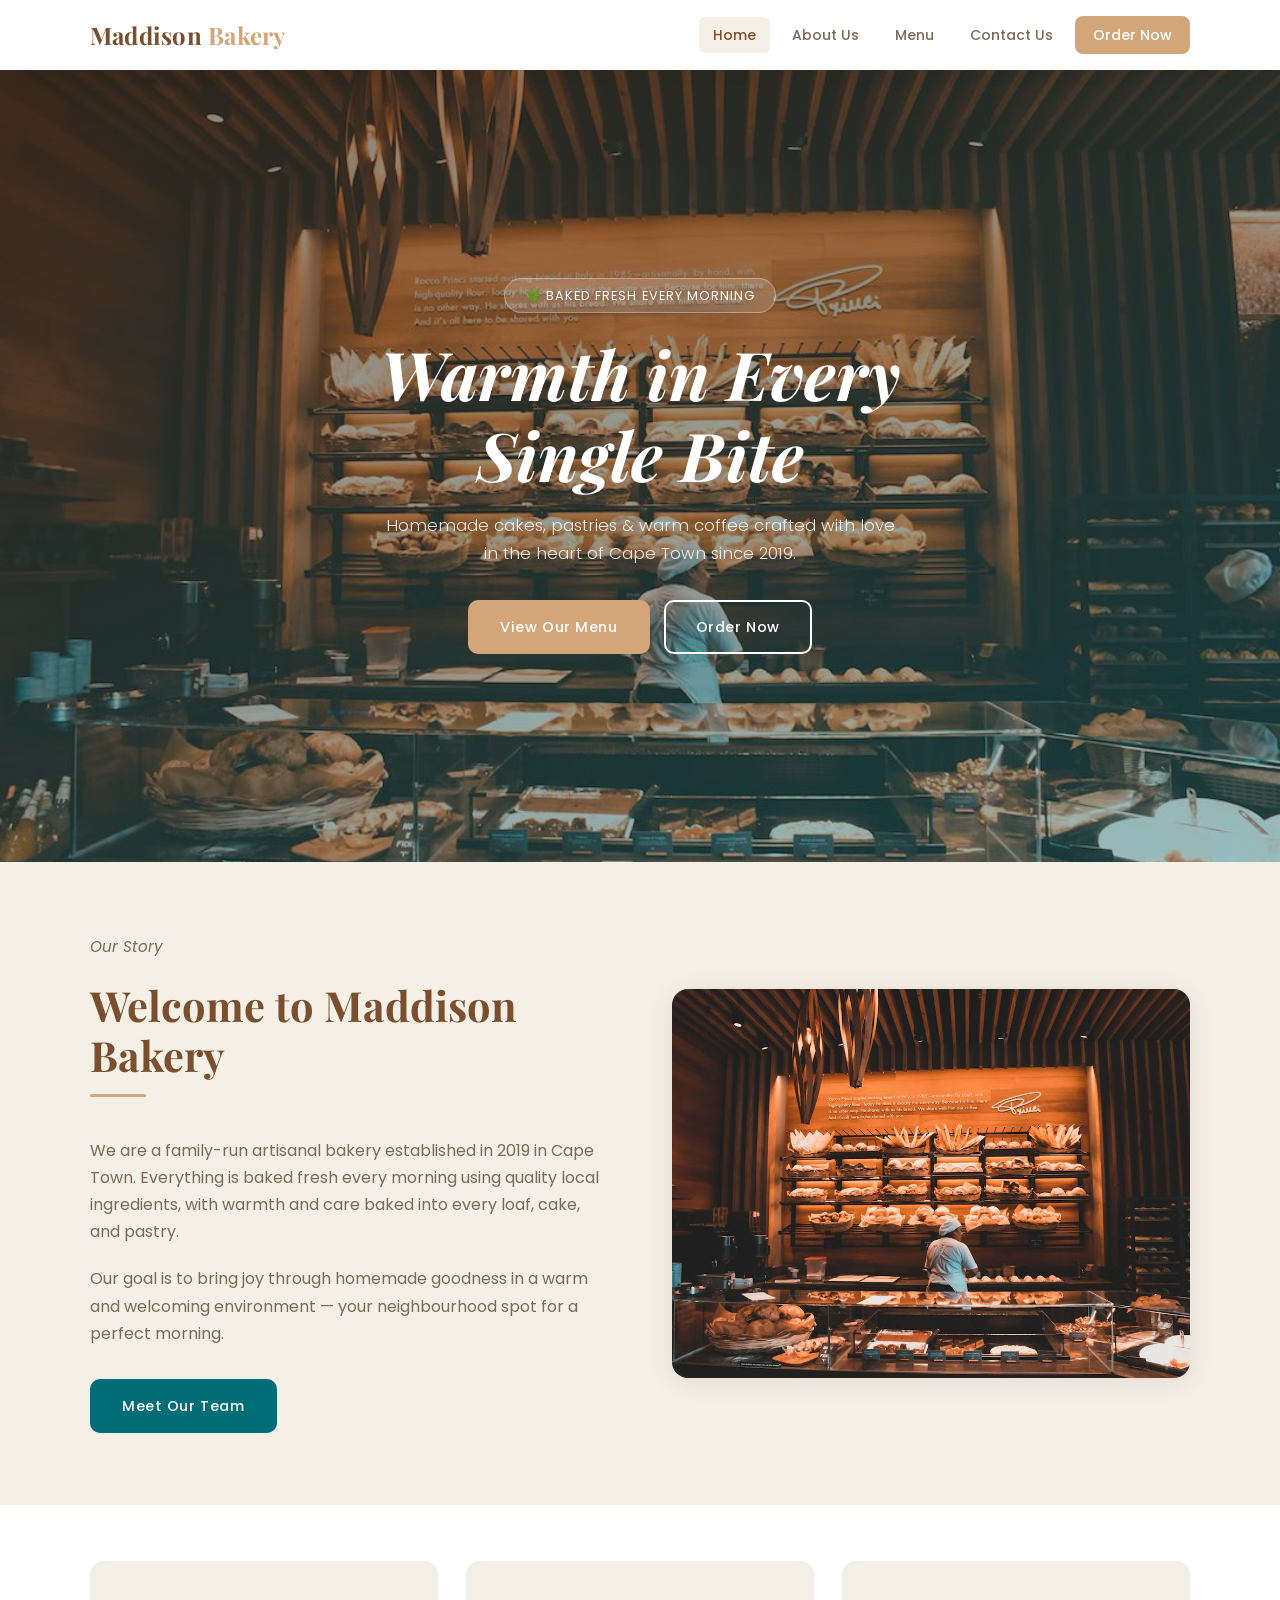
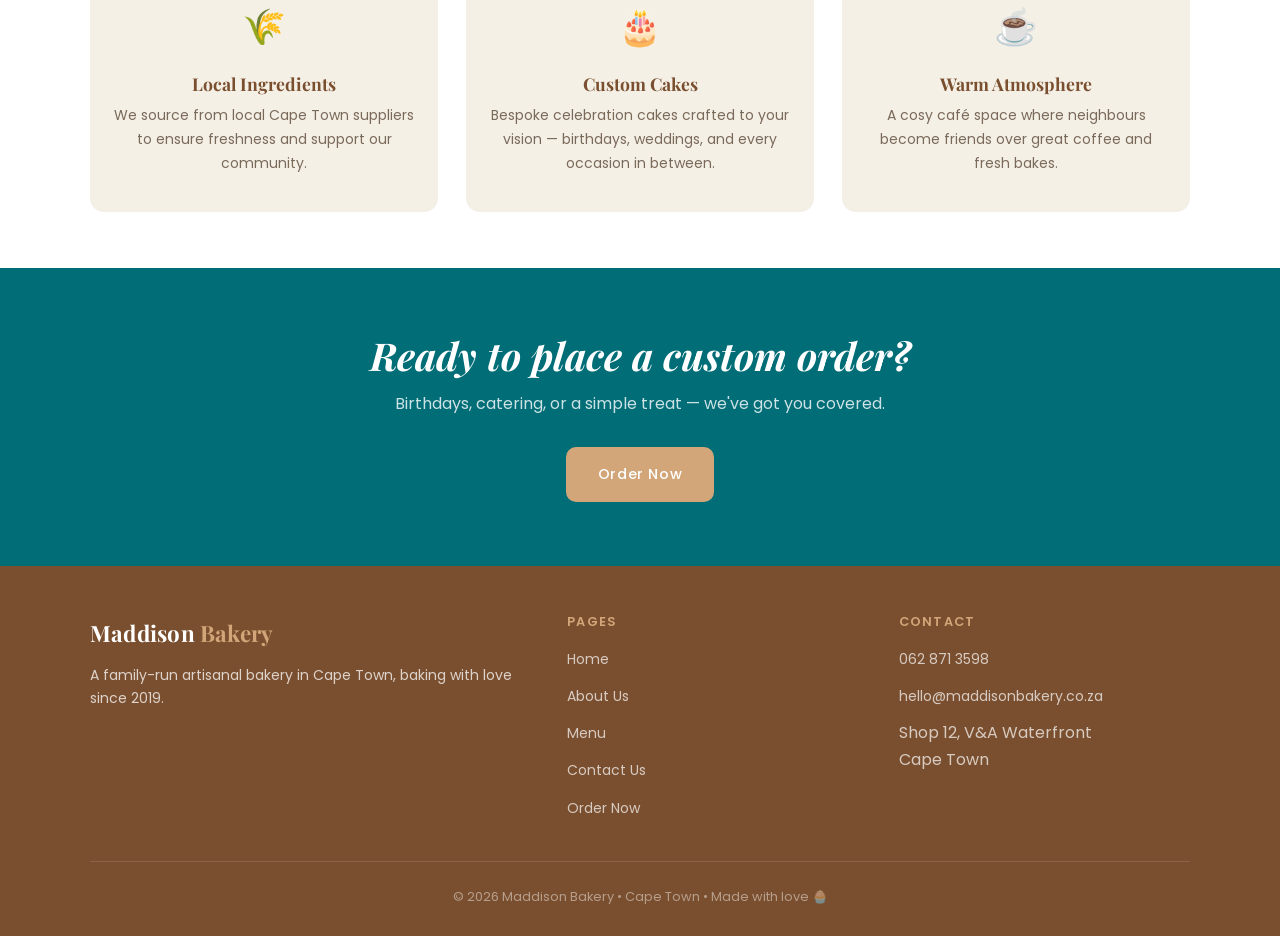
==== maddison-bakery/index.html @ 0a6d64ec "Add files via upload Updated Part 2 responsive website and documentation" ====
<!DOCTYPE html>
<html lang="en">
<head>
    <meta charset="UTF-8">
    <meta name="viewport" content="width=device-width, initial-scale=1.0">
    <title>Maddison Bakery | Fresh Homemade Bakes — Cape Town</title>
    <link rel="stylesheet" href="css/style.css">
</head>
<body>

    <!-- Navigation -->
    <nav>
        <div class="nav-inner">
            <a href="index.html" class="nav-logo">Maddison <span>Bakery</span></a>
            <button 
                class="nav-toggle" 
                aria-label="Toggle menu"
                onclick="
                    this.classList.toggle('open');
                    document.querySelector('.nav-links').classList.toggle('open');
                   ">
                <span></span><span></span><span></span>
            </button>
            <ul class="nav-links">
                <li><a href="index.html" class="active">Home</a></li>
                <li><a href="about.html">About Us</a></li>
                <li><a href="menu.html">Menu</a></li>
                <li><a href="contact.html">Contact Us</a></li>
                <li class="nav-cta"><a href="order.html">Order Now</a></li>
            </ul>
        </div>
    </nav>

    <!-- Hero Section -->
    <header class="hero">
        <div class="hero-content">
            <div class="hero-badge">🌿 Baked Fresh Every Morning</div>
            <h2>Warmth in Every<br>Single Bite</h2>
            <p>Homemade cakes, pastries &amp; warm coffee crafted with love<br>in the heart of Cape Town since 2019.</p>
            <!-- Hero Action Buttons -->
            <div class="hero-btns">
                <a href="menu.html" class="btn btn-primary">View Our Menu</a>
                <a href="order.html" class="btn btn-outline">Order Now</a>
            </div>
        </div>
    </header>

    <main>
        <!-- Bakery Highlights Section -->
        <section class="section">
            <div class="container">
                <div class="welcome-grid">
                    <div class="welcome-text">
                        <p class="section-subtitle">Our Story</p>
                        <h2 class="section-title">Welcome to Maddison Bakery</h2>
                        <div class="divider"></div>
                        <p>We are a family-run artisanal bakery established in 2019 in Cape Town. Everything is baked fresh every morning using quality local ingredients, with warmth and care baked into every loaf, cake, and pastry.</p>
                        <p>Our goal is to bring joy through homemade goodness in a warm and welcoming environment — your neighbourhood spot for a perfect morning.</p>
                        <a href="about.html" class="btn btn-teal mt-12">Meet Our Team</a>
                    </div>
                    <!-- Bakery Image -->
                    <div class="welcome-img">
                        <img src="images/bakery-hero.jpg" alt="Inside Maddison Bakery">
                    </div>
                </div>
            </div>
        </section>

        <!-- Bakery Highlights Section -->
        <div class="highlights">
            <div class="container">
                <div class="highlights-grid">
                    <div class="highlight-card">
                        <div class="highlight-icon">🌾</div>
                        <h3>Local Ingredients</h3>
                        <p>We source from local Cape Town suppliers to ensure freshness and support our community.</p>
                    </div>
                    <div class="highlight-card">
                        <div class="highlight-icon">🎂</div>
                        <h3>Custom Cakes</h3>
                        <p>Bespoke celebration cakes crafted to your vision — birthdays, weddings, and every occasion in between.</p>
                    </div>
                    <div class="highlight-card">
                        <div class="highlight-icon">☕</div>
                        <h3>Warm Atmosphere</h3>
                        <p>A cosy café space where neighbours become friends over great coffee and fresh bakes.</p>
                    </div>
                </div>
            </div>
        </div>

        <!-- Call-to-Action Section -->
        <section class="cta-strip">
            <div class="container">
               <h2>Ready to place a custom order?</h2>
               <p>Birthdays, catering, or a simple treat — we've got you covered.</p>
                <a href="order.html" class="btn btn-primary">Order Now</a>
            </div>
        </section>
    </main>

    <!-- Footer -->
    <footer>
        <div class="container">
            <div class="footer-inner">
                <div class="footer-brand">
                    <div class="nav-logo">Maddison <span class="footer-logo-accent">Bakery</span></div>
                    <p>A family-run artisanal bakery in Cape Town, baking with love since 2019.</p>
                </div>
                <div class="footer-col">
                    <h4>Pages</h4>
                    <ul>
                        <li><a href="index.html">Home</a></li>
                        <li><a href="about.html">About Us</a></li>
                        <li><a href="menu.html">Menu</a></li>
                        <li><a href="contact.html">Contact Us</a></li>
                        <li><a href="order.html">Order Now</a></li>
                    </ul>
                </div>
                <div class="footer-col">
                    <h4>Contact</h4>
                    <ul>
                        <li><a href="tel:0628713598">062 871 3598</a></li>
                        <li><a href="mailto:hello@maddisonbakery.co.za">hello@maddisonbakery.co.za</a></li>
                        <li><span class="footer-address">Shop 12, V&amp;A Waterfront<br>Cape Town</span></li>
                    </ul>
                </div>
            </div>
            <div class="footer-bottom">
                <p>© 2026 Maddison Bakery • Cape Town • Made with love 🧁</p>
            </div>
        </div>
    </footer>

</body>
</html>
---- maddison-bakery/css/style.css ----
@import url('https://fonts.googleapis.com/css2?family=Playfair+Display:ital,wght@0,400;0,600;0,700;1,400&family=Poppins:wght@300;400;500;600&display=swap');

/* ── Reset & base ── */
*, *::before, *::after {
  box-sizing: border-box;
  margin: 0;
  padding: 0;
}

:root {
  --caramel:  #D2A679;
  --cream:    #F5F0E6;
  --teal:     #006D77;
  --teal-dark:#005560;
  --brown:    #7A4F2F;
  --text:     #3A2A1A;
  --muted:    #7A6A5A;
  --white:    #ffffff;
  --radius:   10px;
  --shadow:   0 4px 24px rgba(58,42,26,.10);
  --transition: .25s ease;
}

html { scroll-behavior: smooth; }

body {
  font-family: 'Poppins', sans-serif;
  background-color: var(--cream);
  color: var(--text);
  font-size: 16px;
  line-height: 1.7;
}

img { display: block; max-width: 100%; }

h1, h2, h3, h4 {
  font-family: 'Playfair Display', serif;
  color: var(--brown);
  line-height: 1.2;
}

a { color: inherit; text-decoration: none; }

/* ── Utility ── */
.container {
  width: min(1100px, 92%);
  margin-inline: auto;
}

.section { padding: 72px 0; }

.section-title {
  font-size: clamp(1.9rem, 4vw, 2.6rem);
  margin-bottom: 12px;
  color: var(--brown);
}

.section-subtitle {
  font-size: .95rem;
  color: var(--muted);
  margin-bottom: 48px;
  font-style: italic;
}

.divider {
  width: 56px; height: 3px;
  background: var(--caramel);
  border-radius: 2px;
  margin: 14px 0 40px;
}

/* ── Buttons ── */
.btn {
  display: inline-block;
  padding: 13px 30px;
  border-radius: var(--radius);
  font-family: 'Poppins', sans-serif;
  font-weight: 500;
  font-size: .9rem;
  letter-spacing: .04em;
  transition: var(--transition);
  cursor: pointer;
  border: 2px solid transparent;
}

.btn-primary {
  background: var(--caramel);
  color: var(--white);
}
.btn-primary:hover {
  background: #bb8d5f;
  transform: translateY(-2px);
  box-shadow: 0 6px 18px rgba(210,166,121,.35);
}

.btn-outline {
  background: transparent;
  border-color: var(--white);
  color: var(--white);
}
.btn-outline:hover {
  background: var(--white);
  color: var(--brown);
  transform: translateY(-2px);
}

.btn-teal {
  background: var(--teal);
  color: var(--white);
}
.btn-teal:hover {
  background: var(--teal-dark);
  transform: translateY(-2px);
  box-shadow: 0 6px 18px rgba(0,109,119,.30);
}

.btn:active,
.form-submit-btn:active {
  transform: scale(0.98);
}

a:focus,
button:focus,
input:focus,
textarea:focus,
select:focus {
  outline: 2px solid var(--caramel);
  outline-offset: 3px;
}

/* ── Navigation ── */
nav {
  position: sticky;
  top: 0;
  z-index: 100;
  background: var(--white);
  box-shadow: 0 2px 16px rgba(58,42,26,.08);
  padding: 0 24px;
}

.nav-inner {
  display: flex;
  align-items: center;
  justify-content: space-between;
  height: 70px;
  width: min(1100px, 100%);
  margin-inline: auto;
}

.nav-logo {
  font-family: 'Playfair Display', serif;
  font-size: 1.5rem;
  font-weight: 700;
  color: var(--brown);
  letter-spacing: .01em;
}

.nav-logo span { color: var(--caramel); }

.nav-links {
  display: flex;
  gap: 8px;
  list-style: none;
  align-items: center;
}

.nav-links a {
  padding: 8px 14px;
  border-radius: 6px;
  font-size: .875rem;
  font-weight: 500;
  color: var(--muted);
  transition: var(--transition);
}
.nav-links a:hover, .nav-links a.active {
  color: var(--brown);
  background: var(--cream);
}

.nav-links .nav-cta a {
  background: var(--caramel);
  color: var(--white);
  border-radius: 8px;
  padding: 9px 18px;
}
.nav-links .nav-cta a:hover {
  background: #bb8d5f;
}

/* ── Hamburger Menu ── */
.nav-toggle {
  display: none;
  flex-direction: column;
  gap: 5px;
  background: none;
  border: none;
  cursor: pointer;
  padding: 4px;
}
.nav-toggle span {
  display: block;
  width: 24px; height: 2px;
  background: var(--brown);
  border-radius: 2px;
  transition: var(--transition);
}

/* ── Hero ── */
.hero {
  position: relative;
  min-height: 88vh;
  display: flex;
  align-items: center;
  justify-content: center;
  text-align: center;
  background-image: url('../images/bakery-hero.jpg');
  background-size: cover;
  background-position: center;
  color: var(--white);
  overflow: hidden;
}

.hero::before {
  content: '';
  position: absolute; inset: 0;
  background: linear-gradient(160deg, rgba(58,42,26,.55) 0%, rgba(0,109,119,.35) 100%);
}

.hero-content {
  position: relative;
  z-index: 1;
  max-width: 680px;
  padding: 24px;
  animation: fadeUp .9s ease both;
}

.hero-badge {
  display: inline-block;
  background: rgba(255,255,255,.18);
  backdrop-filter: blur(6px);
  border: 1px solid rgba(255,255,255,.3);
  border-radius: 50px;
  padding: 6px 20px;
  font-size: .8rem;
  letter-spacing: .08em;
  text-transform: uppercase;
  margin-bottom: 20px;
}

.hero h2 {
  font-family: 'Playfair Display', serif;
  font-size: clamp(2.6rem, 6vw, 4.2rem);
  color: var(--white);
  margin-bottom: 16px;
  font-style: italic;
}

.hero p {
  font-size: 1.05rem;
  color: rgba(255,255,255,.88);
  margin-bottom: 32px;
  font-weight: 300;
}

.hero-btns { display: flex; gap: 14px; flex-wrap: wrap; justify-content: center; }

/* ── Welcome / intro ── */
.welcome-grid {
  display: grid;
  grid-template-columns: 1fr 1fr;
  gap: 64px;
  align-items: center;
}

.welcome-text .section-title { margin-bottom: 6px; }

.welcome-text p { color: var(--muted); margin-bottom: 20px; }

.welcome-img {
  border-radius: 16px;
  overflow: hidden;
  box-shadow: var(--shadow);
  aspect-ratio: 4/3;
}
.welcome-img img { width: 100%; height: 100%; object-fit: cover; }

/* ── Highlights Section ── */
.highlights {
  background: var(--white);
  padding: 56px 0;
}
.highlights-grid {
  display: grid;
  grid-template-columns: repeat(3, 1fr);
  gap: 28px;
  text-align: center;
}
.highlight-card {
  padding: 36px 24px;
  border-radius: 14px;
  background: var(--cream);
  transition: var(--transition);
}
.highlight-card:hover {
  transform: translateY(-4px);
  box-shadow: var(--shadow);
}
.highlight-icon {
  font-size: 2.2rem;
  margin-bottom: 16px;
}
.highlight-card h3 {
  font-size: 1.1rem;
  margin-bottom: 10px;
  color: var(--brown);
}
.highlight-card p { font-size: .875rem; color: var(--muted); }

/* ── About page ── */
.about-hero {
  background: var(--teal);
  color: var(--white);
  padding: 80px 0 56px;
  text-align: center;
}
.about-hero h2 {
  color: var(--white);
  font-size: clamp(2rem, 5vw, 3rem);
  font-style: italic;
  margin-bottom: 12px;
}
.about-hero p { color: rgba(255,255,255,.82); font-size: 1rem; }

.about-grid {
  display: grid;
  grid-template-columns: 1fr 1fr;
  gap: 56px;
  align-items: center;
}
.about-img {
  border-radius: 16px;
  overflow: hidden;
  box-shadow: var(--shadow);
  aspect-ratio: 4/5;
}
.about-img img { width: 100%; height: 100%; object-fit: cover; }

.about-text p { color: var(--muted); margin-bottom: 16px; }

.values-grid {
  display: grid;
  grid-template-columns: repeat(2, 1fr);
  gap: 20px;
  margin-top: 28px;
}
.value-item {
  background: var(--white);
  border-radius: 10px;
  padding: 20px;
  border-left: 4px solid var(--caramel);
}
.value-item h4 { font-size: 1rem; margin-bottom: 6px; color: var(--brown); }
.value-item p  { font-size: .85rem; color: var(--muted); }

/* ── Team Section ── */
.team-strip {
  background: var(--teal);
  color: var(--white);
  padding: 56px 0;
  text-align: center;
}
.team-strip .section-title { color: var(--white); }
.team-strip .divider { background: rgba(255,255,255,.5); margin-inline: auto; }
.team-strip p { color: rgba(255,255,255,.82); max-width: 560px; margin-inline: auto; }

/* ── Menu page ── */
.menu-hero {
  background: linear-gradient(135deg, var(--cream) 0%, #ede6d5 100%);
  padding: 64px 0 48px;
  text-align: center;
  border-bottom: 1px solid rgba(210,166,121,.25);
}

.menu-note {
  display: inline-block;
  background: var(--teal);
  color: var(--white);
  border-radius: 8px;
  padding: 10px 22px;
  font-size: .85rem;
  margin-top: 24px;
}

.menu-grid {
  display: grid;
  grid-template-columns: repeat(auto-fill, minmax(280px, 1fr));
  gap: 28px;
  margin-top: 40px;
}

.menu-card {
  background: var(--white);
  border-radius: 14px;
  overflow: hidden;
  box-shadow: 0 2px 12px rgba(58,42,26,.08);
  transition: var(--transition);
}
.menu-card:hover {
  transform: translateY(-5px);
  box-shadow: 0 10px 30px rgba(58,42,26,.14);
}
.menu-card-img {
  aspect-ratio: 4/3;
  overflow: hidden;
  background: #ede6d5;
}
.menu-card-img img { width: 100%; height: 100%; object-fit: cover; transition: .4s ease; }
.menu-card:hover .menu-card-img img { transform: scale(1.05); }

.menu-card-body { padding: 20px 22px; }
.menu-card-body h3 { font-size: 1.1rem; margin-bottom: 6px; color: var(--brown); }
.menu-card-body p  { font-size: .85rem; color: var(--muted); margin-bottom: 14px; }
.menu-price {
  font-family: 'Playfair Display', serif;
  font-size: 1.15rem;
  font-weight: 600;
  color: var(--teal);
}

.divider-center {
  margin-inline: auto;
}

.menu-hero-text {
  color: var(--muted);
  max-width: 520px;
  margin-inline: auto;
}

.menu-note-link {
  color: rgba(255,255,255,.9);
  text-decoration: underline;
}

.menu-section-heading {
  font-size: 1.5rem;
  margin-bottom: 8px;
  color: var(--brown);
}

.custom-order-card {
  background: var(--teal);
  display: flex;
  flex-direction: column;
  justify-content: center;
  align-items: center;
  text-align: center;
  padding: 36px 24px;
  min-height: 260px;
}

.custom-order-card .custom-order-icon {
  font-size: 2.5rem;
  margin-bottom: 14px;
}

.custom-order-card h3 {
  color: var(--white);
  margin-bottom: 10px;
}

.custom-order-card p {
  color: rgba(255,255,255,.8);
  font-size: .875rem;
  margin-bottom: 22px;
}

/* ── Contact page ── */
.contact-hero {
  background: var(--teal);
  color: var(--white);
  padding: 72px 0 56px;
  text-align: center;
}
.contact-hero h2 { color: var(--white); font-style: italic; font-size: clamp(1.8rem, 4vw, 2.8rem); margin-bottom: 10px; }
.contact-hero p  { color: rgba(255,255,255,.82); }

.contact-layout {
  display: grid;
  grid-template-columns: 1fr 1.4fr;
  gap: 52px;
  align-items: start;
}

.contact-info h3 { margin-bottom: 20px; font-size: 1.25rem; }

.info-item {
  display: flex;
  gap: 14px;
  align-items: flex-start;
  margin-bottom: 22px;
}
.info-icon {
  width: 42px; height: 42px;
  border-radius: 10px;
  background: var(--cream);
  display: flex; align-items: center; justify-content: center;
  font-size: 1.1rem;
  flex-shrink: 0;
}
.info-text strong { display: block; font-weight: 600; color: var(--brown); margin-bottom: 2px; }
.info-text span   { font-size: .875rem; color: var(--muted); }

.map-wrap {
  border-radius: 12px;
  overflow: hidden;
  margin-top: 28px;
  box-shadow: var(--shadow);
}
.map-wrap iframe { display: block; width: 100%; }

.contact-link {
  color: var(--muted);
}

.contact-link:hover {
  color: var(--brown);
  text-decoration: underline;
}

.contact-map {
  border: 0;
}

/* ── Forms ── */
.form-card {
  background: var(--white);
  border-radius: 16px;
  padding: 40px;
  box-shadow: var(--shadow);
}
.form-card h3 { margin-bottom: 28px; font-size: 1.3rem; }

.form-group { margin-bottom: 20px; }
.form-group label {
  display: block;
  font-size: .85rem;
  font-weight: 600;
  color: var(--brown);
  margin-bottom: 7px;
  letter-spacing: .02em;
}
.form-group input,
.form-group textarea,
.form-group select {
  width: 100%;
  padding: 12px 16px;
  border: 2px solid #e8e0d4;
  border-radius: 8px;
  font-family: 'Poppins', sans-serif;
  font-size: .9rem;
  color: var(--text);
  background: var(--cream);
  transition: var(--transition);
  outline: none;
  appearance: none;
}
.form-group input:focus,
.form-group textarea:focus,
.form-group select:focus {
  border-color: var(--caramel);
  background: var(--white);
  box-shadow: 0 0 0 3px rgba(210,166,121,.18);
}
.form-group textarea { resize: vertical; min-height: 130px; }
.form-group select { cursor: pointer; }

.form-row { display: grid; grid-template-columns: 1fr 1fr; gap: 18px; }

/* ── Order Page Utilities ── */
.order-hero {
  background: linear-gradient(135deg, var(--brown) 0%, #4a2a10 100%);
  color: var(--white);
  padding: 72px 0 56px;
  text-align: center;
}
.order-hero h2 { color: var(--white); font-style: italic; font-size: clamp(1.8rem, 4vw, 2.8rem); margin-bottom: 10px; }
.order-hero p  { color: rgba(255,255,255,.8); }

.order-layout {
  display: grid;
  grid-template-columns: 1.5fr 1fr;
  gap: 52px;
  align-items: start;
}

.order-aside {
  background: var(--teal);
  color: var(--white);
  border-radius: 16px;
  padding: 36px 28px;
}
.order-aside h3 { color: var(--white); margin-bottom: 18px; font-size: 1.1rem; }
.order-aside ul { list-style: none; }
.order-aside ul li {
  display: flex;
  align-items: center;
  gap: 10px;
  padding: 10px 0;
  border-bottom: 1px solid rgba(255,255,255,.15);
  font-size: .875rem;
  color: rgba(255,255,255,.88);
}
.order-aside ul li:last-child { border-bottom: none; }
.order-aside ul li::before { content: '✓'; color: var(--caramel); font-weight: 700; }

/* ── Footer ── */
footer {
  background: var(--brown);
  color: rgba(255,255,255,.75);
  padding: 48px 0 28px;
}
.footer-inner {
  display: grid;
  grid-template-columns: 1.5fr 1fr 1fr;
  gap: 40px;
  margin-bottom: 40px;
}
.footer-brand .nav-logo { color: var(--white); font-size: 1.4rem; }
.footer-brand p { font-size: .875rem; margin-top: 12px; line-height: 1.7; }

.footer-col h4 {
  font-family: 'Poppins', sans-serif;
  font-size: .8rem;
  text-transform: uppercase;
  letter-spacing: .1em;
  color: var(--caramel);
  margin-bottom: 16px;
  font-weight: 600;
}
.footer-col ul { list-style: none; }
.footer-col ul li + li { margin-top: 10px; }
.footer-col ul li a {
  font-size: .875rem;
  color: rgba(255,255,255,.7);
  transition: var(--transition);
}
.footer-col ul li a:hover { color: var(--white); }

.footer-bottom {
  border-top: 1px solid rgba(255,255,255,.12);
  padding-top: 24px;
  text-align: center;
  font-size: .8rem;
  color: rgba(255,255,255,.45);
}

/* ── Animations ── */
@keyframes fadeUp {
  from { opacity: 0; transform: translateY(28px); }
  to   { opacity: 1; transform: translateY(0); }
}

/* ── Custom reusable sections ── */
.mt-12 {
  margin-top: 12px;
}

.mt-28 {
  margin-top: 28px;
}

.cta-strip {
  background: var(--teal);
  text-align: center;
  padding: 64px 0;
}

.cta-strip .container {
  text-align: center;
}

.cta-strip h2 {
  color: var(--white);
  font-style: italic;
  font-size: clamp(1.6rem, 4vw, 2.4rem);
  margin-bottom: 12px;
}

.cta-strip p {
  color: rgba(255,255,255,.8);
  margin-bottom: 30px;
}

.footer-brand .footer-logo-accent {
  color: var(--caramel);
}

.footer-address {
  color: rgba(255,255,255,.7);
}

/* ── Order Page Utilities ── */
.order-submit-btn {
  width: 100%;
  text-align: center;
  padding: 15px;
}

.order-note {
  text-align: center;
  font-size: .8rem;
  color: var(--muted);
  margin-top: 14px;
}

.order-contact-card {
  background: var(--white);
  border-radius: 16px;
  padding: 28px;
  margin-top: 24px;
  box-shadow: var(--shadow);
}

.order-contact-heading {
  font-size: 1.1rem;
  margin-bottom: 14px;
  color: var(--brown);
}

.order-contact-text {
  font-size: .875rem;
  color: var(--muted);
  margin-bottom: 16px;
}

.order-contact-btn {
  display: block;
  text-align: center;
  margin-bottom: 10px;
}

.order-email-btn {
  display: block;
  width: 100%;
  text-align: center;
  border: 2px solid var(--caramel);
  background: var(--white);
  color: var(--brown);
  margin-top: 10px;
  padding: 13px 20px;
  border-radius: 10px;
}

.order-email-btn:hover {
  background: var(--caramel);
  color: var(--white);
}

/* ── Responsive ── */
@media (max-width: 900px) {
  .welcome-grid,
  .about-grid,
  .contact-layout,
  .order-layout {
    grid-template-columns: 1fr;
  }

  .footer-inner {
    grid-template-columns: 1fr 1fr;
  }

  .highlights-grid {
    grid-template-columns: 1fr 1fr;
  }

  .nav-links {
    gap: 10px;
  }

  .nav-links a {
    font-size: 0.9rem;
    padding: 8px 10px;
  }
}

@media (max-width: 768px) {
  .nav-links {
    display: none;
    flex-direction: column;
    position: absolute;
    top: 70px;
    left: 0;
    right: 0;
    background: var(--white);
    padding: 20px 24px 28px;
    box-shadow: 0 8px 20px rgba(58,42,26,.12);
    gap: 4px;
  }

  .nav-links.open {
    display: flex;
  }

  .nav-toggle {
    display: flex;
  }

  .nav-logo {
    font-size: 1.25rem;
  }

  .nav-links a {
    display: block;
    text-align: center;
    width: 100%;
  }

  .nav-links .nav-cta a {
    width: fit-content;
    margin: 8px auto 0;
  }

  .highlights-grid,
  .footer-inner,
  .values-grid,
  .form-row {
    grid-template-columns: 1fr;
  }

  .section {
    padding: 52px 0;
  }

  .form-card {
    padding: 28px 20px;
  }

  .hero-btns {
    flex-direction: column;
    align-items: center;
  }

  .about-hero,
  .contact-hero,
  .order-hero,
  .menu-hero {
    padding: 48px 0 36px;
  }

  .about-hero h2,
  .contact-hero h2,
  .order-hero h2 {
    font-size: 2rem;
  }

  .about-hero p,
  .contact-hero p,
  .order-hero p {
    font-size: 0.9rem;
  }
}
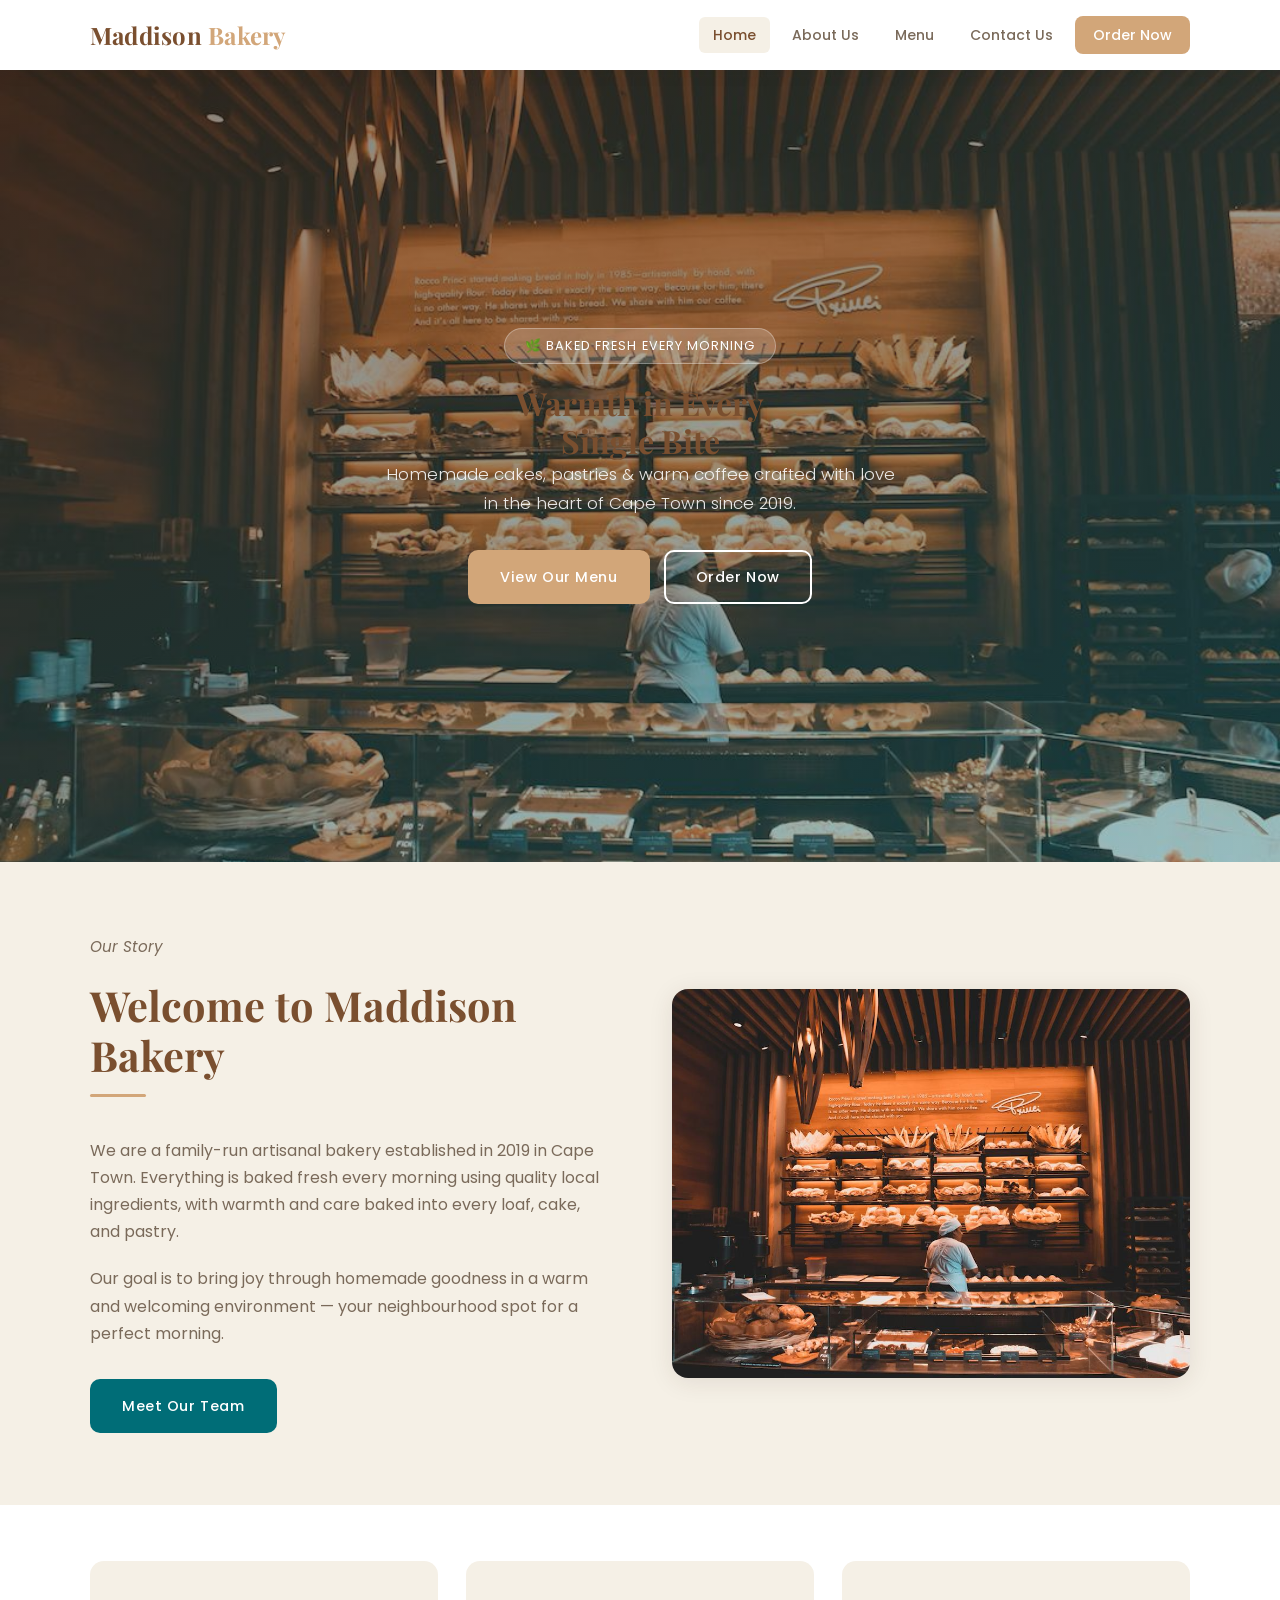
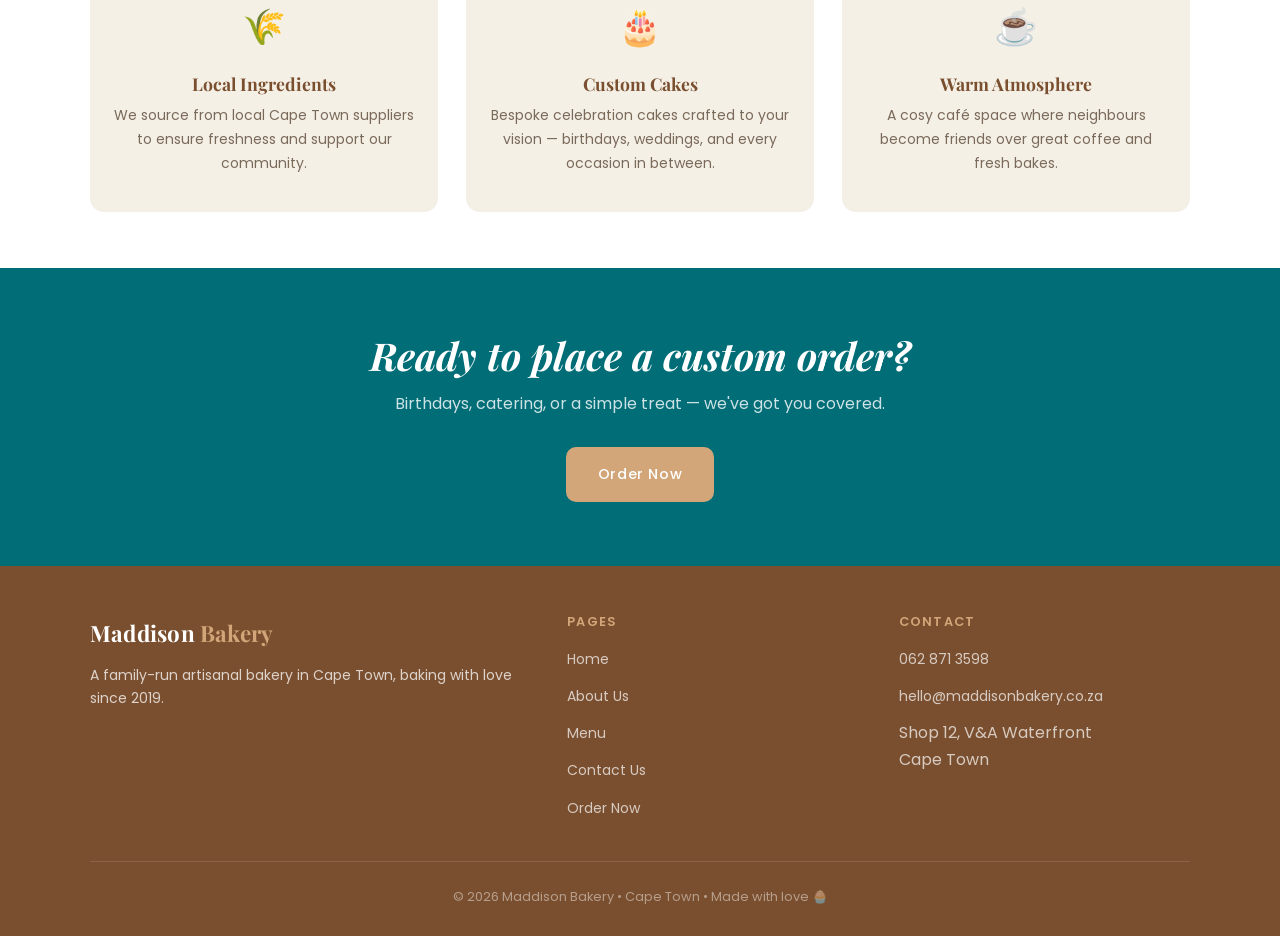
==== commit 5bee1173: "Add files via upload" ====
--- a/maddison-bakery/index.html
+++ b/maddison-bakery/index.html
@@ -3,22 +3,23 @@
 <head>
     <meta charset="UTF-8">
     <meta name="viewport" content="width=device-width, initial-scale=1.0">
+
+    <meta name="description" content="Maddison Bakery is a family-run artisanal bakery in Cape Town offering fresh cakes, pastries, coffee and custom orders.">
+    
+    <meta name="keywords" content="Maddison Bakery, Cape Town bakery, artisan bakery, homemade cakes, pastries, cupcakes, fresh bread, coffee shop, custom cakes">
     <title>Maddison Bakery | Fresh Homemade Bakes — Cape Town</title>
+
     <link rel="stylesheet" href="css/style.css">
 </head>
 <body>
 
-    <!-- Navigation -->
     <nav>
         <div class="nav-inner">
             <a href="index.html" class="nav-logo">Maddison <span>Bakery</span></a>
             <button 
                 class="nav-toggle" 
-                aria-label="Toggle menu"
-                onclick="
-                    this.classList.toggle('open');
-                    document.querySelector('.nav-links').classList.toggle('open');
-                   ">
+                aria-label="Toggle navigation menu"
+                aria-expanded="false">
                 <span></span><span></span><span></span>
             </button>
             <ul class="nav-links">
@@ -31,13 +32,11 @@
         </div>
     </nav>
 
-    <!-- Hero Section -->
     <header class="hero">
         <div class="hero-content">
             <div class="hero-badge">🌿 Baked Fresh Every Morning</div>
-            <h2>Warmth in Every<br>Single Bite</h2>
+            <h1>Warmth in Every<br>Single Bite</h1>
             <p>Homemade cakes, pastries &amp; warm coffee crafted with love<br>in the heart of Cape Town since 2019.</p>
-            <!-- Hero Action Buttons -->
             <div class="hero-btns">
                 <a href="menu.html" class="btn btn-primary">View Our Menu</a>
                 <a href="order.html" class="btn btn-outline">Order Now</a>
@@ -46,7 +45,6 @@
     </header>
 
     <main>
-        <!-- Bakery Highlights Section -->
         <section class="section">
             <div class="container">
                 <div class="welcome-grid">
@@ -58,15 +56,16 @@
                         <p>Our goal is to bring joy through homemade goodness in a warm and welcoming environment — your neighbourhood spot for a perfect morning.</p>
                         <a href="about.html" class="btn btn-teal mt-12">Meet Our Team</a>
                     </div>
-                    <!-- Bakery Image -->
                     <div class="welcome-img">
-                        <img src="images/bakery-hero.jpg" alt="Inside Maddison Bakery">
+                        <img
+                           src="images/bakery-hero.jpg"
+                           alt="Fresh artisan bakery interior at Maddison Bakery in Cape Town"
+                           loading="lazy">
                     </div>
                 </div>
             </div>
         </section>
 
-        <!-- Bakery Highlights Section -->
         <div class="highlights">
             <div class="container">
                 <div class="highlights-grid">
@@ -89,7 +88,6 @@
             </div>
         </div>
 
-        <!-- Call-to-Action Section -->
         <section class="cta-strip">
             <div class="container">
                <h2>Ready to place a custom order?</h2>
@@ -99,7 +97,6 @@
         </section>
     </main>
 
-    <!-- Footer -->
     <footer>
         <div class="container">
             <div class="footer-inner">
@@ -122,7 +119,7 @@
                     <ul>
                         <li><a href="tel:0628713598">062 871 3598</a></li>
                         <li><a href="mailto:hello@maddisonbakery.co.za">hello@maddisonbakery.co.za</a></li>
-                        <li><span class="footer-address">Shop 12, V&amp;A Waterfront<br>Cape Town</span></li>
+                        <li><span class="footer-address">Shop 12, V&A Waterfront<br>Cape Town</span></li>
                     </ul>
                 </div>
             </div>
@@ -131,6 +128,6 @@
             </div>
         </div>
     </footer>
-
+    <script src="js/script.js"></script>
 </body>
 </html>
--- a/maddison-bakery/css/style.css
+++ b/maddison-bakery/css/style.css
@@ -427,26 +427,10 @@
   color: var(--teal);
 }
 
-.divider-center {
-  margin-inline: auto;
-}
-
-.menu-hero-text {
-  color: var(--muted);
-  max-width: 520px;
-  margin-inline: auto;
-}
-
-.menu-note-link {
-  color: rgba(255,255,255,.9);
-  text-decoration: underline;
-}
-
-.menu-section-heading {
-  font-size: 1.5rem;
-  margin-bottom: 8px;
-  color: var(--brown);
-}
+.divider-center { margin-inline: auto; }
+.menu-hero-text { color: var(--muted); max-width: 520px; margin-inline: auto; }
+.menu-note-link { color: rgba(255,255,255,.9); text-decoration: underline; }
+.menu-section-heading { font-size: 1.5rem; margin-bottom: 8px; color: var(--brown); }
 
 .custom-order-card {
   background: var(--teal);
@@ -458,22 +442,9 @@
   padding: 36px 24px;
   min-height: 260px;
 }
-
-.custom-order-card .custom-order-icon {
-  font-size: 2.5rem;
-  margin-bottom: 14px;
-}
-
-.custom-order-card h3 {
-  color: var(--white);
-  margin-bottom: 10px;
-}
-
-.custom-order-card p {
-  color: rgba(255,255,255,.8);
-  font-size: .875rem;
-  margin-bottom: 22px;
-}
+.custom-order-card .custom-order-icon { font-size: 2.5rem; margin-bottom: 14px; }
+.custom-order-card h3 { color: var(--white); margin-bottom: 10px; }
+.custom-order-card p { color: rgba(255,255,255,.8); font-size: .875rem; margin-bottom: 22px; }
 
 /* ── Contact page ── */
 .contact-hero {
@@ -484,22 +455,10 @@
 }
 .contact-hero h2 { color: var(--white); font-style: italic; font-size: clamp(1.8rem, 4vw, 2.8rem); margin-bottom: 10px; }
 .contact-hero p  { color: rgba(255,255,255,.82); }
-
-.contact-layout {
-  display: grid;
-  grid-template-columns: 1fr 1.4fr;
-  gap: 52px;
-  align-items: start;
-}
-
+.contact-layout { display: grid; grid-template-columns: 1fr 1.4fr; gap: 52px; align-items: start; }
 .contact-info h3 { margin-bottom: 20px; font-size: 1.25rem; }
 
-.info-item {
-  display: flex;
-  gap: 14px;
-  align-items: flex-start;
-  margin-bottom: 22px;
-}
+.info-item { display: flex; gap: 14px; align-items: flex-start; margin-bottom: 22px; }
 .info-icon {
   width: 42px; height: 42px;
   border-radius: 10px;
@@ -511,37 +470,16 @@
 .info-text strong { display: block; font-weight: 600; color: var(--brown); margin-bottom: 2px; }
 .info-text span   { font-size: .875rem; color: var(--muted); }
 
-.map-wrap {
-  border-radius: 12px;
-  overflow: hidden;
-  margin-top: 28px;
-  box-shadow: var(--shadow);
-}
+.map-wrap { border-radius: 12px; overflow: hidden; margin-top: 28px; box-shadow: var(--shadow); }
 .map-wrap iframe { display: block; width: 100%; }
-
-.contact-link {
-  color: var(--muted);
-}
-
-.contact-link:hover {
-  color: var(--brown);
-  text-decoration: underline;
-}
-
-.contact-map {
-  border: 0;
-}
+.contact-link { color: var(--muted); }
+.contact-link:hover { color: var(--brown); text-decoration: underline; }
+.contact-map { border: 0; }
 
 /* ── Forms ── */
-.form-card {
-  background: var(--white);
-  border-radius: 16px;
-  padding: 40px;
-  box-shadow: var(--shadow);
-}
+.form-card { background: var(--white); border-radius: 16px; padding: 40px; box-shadow: var(--shadow); }
 .form-card h3 { margin-bottom: 28px; font-size: 1.3rem; }
-
-.form-group { margin-bottom: 20px; }
+.form-group { margin-bottom: 20px; position: relative; }
 .form-group label {
   display: block;
   font-size: .85rem;
@@ -573,8 +511,7 @@
   box-shadow: 0 0 0 3px rgba(210,166,121,.18);
 }
 .form-group textarea { resize: vertical; min-height: 130px; }
-.form-group select { cursor: pointer; }
-
+.form-group select { cursor: pointer; background-image: url("data:image/svg+xml;utf8,<svg xmlns='http://www.w3.org/2000/svg' width='12' height='12' fill='%237A4F2F'><path d='M0 3h12l-6 6z'/></svg>"); background-repeat: no-repeat; background-position: right 16px center; padding-right: 40px; }
 .form-row { display: grid; grid-template-columns: 1fr 1fr; gap: 18px; }
 
 /* ── Order Page Utilities ── */
@@ -586,20 +523,9 @@
 }
 .order-hero h2 { color: var(--white); font-style: italic; font-size: clamp(1.8rem, 4vw, 2.8rem); margin-bottom: 10px; }
 .order-hero p  { color: rgba(255,255,255,.8); }
-
-.order-layout {
-  display: grid;
-  grid-template-columns: 1.5fr 1fr;
-  gap: 52px;
-  align-items: start;
-}
-
-.order-aside {
-  background: var(--teal);
-  color: var(--white);
-  border-radius: 16px;
-  padding: 36px 28px;
-}
+.order-layout { display: grid; grid-template-columns: 1.5fr 1fr; gap: 52px; align-items: start; }
+
+.order-aside { background: var(--teal); color: var(--white); border-radius: 16px; padding: 36px 28px; }
 .order-aside h3 { color: var(--white); margin-bottom: 18px; font-size: 1.1rem; }
 .order-aside ul { list-style: none; }
 .order-aside ul li {
@@ -615,45 +541,16 @@
 .order-aside ul li::before { content: '✓'; color: var(--caramel); font-weight: 700; }
 
 /* ── Footer ── */
-footer {
-  background: var(--brown);
-  color: rgba(255,255,255,.75);
-  padding: 48px 0 28px;
-}
-.footer-inner {
-  display: grid;
-  grid-template-columns: 1.5fr 1fr 1fr;
-  gap: 40px;
-  margin-bottom: 40px;
-}
+footer { background: var(--brown); color: rgba(255,255,255,.75); padding: 48px 0 28px; }
+.footer-inner { display: grid; grid-template-columns: 1.5fr 1fr 1fr; gap: 40px; margin-bottom: 40px; }
 .footer-brand .nav-logo { color: var(--white); font-size: 1.4rem; }
 .footer-brand p { font-size: .875rem; margin-top: 12px; line-height: 1.7; }
-
-.footer-col h4 {
-  font-family: 'Poppins', sans-serif;
-  font-size: .8rem;
-  text-transform: uppercase;
-  letter-spacing: .1em;
-  color: var(--caramel);
-  margin-bottom: 16px;
-  font-weight: 600;
-}
+.footer-col h4 { font-family: 'Poppins', sans-serif; font-size: .8rem; text-transform: uppercase; letter-spacing: .1em; color: var(--caramel); margin-bottom: 16px; font-weight: 600; }
 .footer-col ul { list-style: none; }
 .footer-col ul li + li { margin-top: 10px; }
-.footer-col ul li a {
-  font-size: .875rem;
-  color: rgba(255,255,255,.7);
-  transition: var(--transition);
-}
+.footer-col ul li a { font-size: .875rem; color: rgba(255,255,255,.7); transition: var(--transition); }
 .footer-col ul li a:hover { color: var(--white); }
-
-.footer-bottom {
-  border-top: 1px solid rgba(255,255,255,.12);
-  padding-top: 24px;
-  text-align: center;
-  font-size: .8rem;
-  color: rgba(255,255,255,.45);
-}
+.footer-bottom { border-top: 1px solid rgba(255,255,255,.12); padding-top: 24px; text-align: center; font-size: .8rem; color: rgba(255,255,255,.45); }
 
 /* ── Animations ── */
 @keyframes fadeUp {
@@ -661,203 +558,62 @@
   to   { opacity: 1; transform: translateY(0); }
 }
 
-/* ── Custom reusable sections ── */
-.mt-12 {
-  margin-top: 12px;
-}
-
-.mt-28 {
-  margin-top: 28px;
-}
-
-.cta-strip {
-  background: var(--teal);
-  text-align: center;
-  padding: 64px 0;
-}
-
-.cta-strip .container {
-  text-align: center;
-}
-
-.cta-strip h2 {
-  color: var(--white);
-  font-style: italic;
-  font-size: clamp(1.6rem, 4vw, 2.4rem);
-  margin-bottom: 12px;
-}
-
-.cta-strip p {
-  color: rgba(255,255,255,.8);
-  margin-bottom: 30px;
-}
-
-.footer-brand .footer-logo-accent {
-  color: var(--caramel);
-}
-
-.footer-address {
-  color: rgba(255,255,255,.7);
-}
-
-/* ── Order Page Utilities ── */
-.order-submit-btn {
-  width: 100%;
-  text-align: center;
-  padding: 15px;
-}
-
-.order-note {
-  text-align: center;
-  font-size: .8rem;
-  color: var(--muted);
-  margin-top: 14px;
-}
-
-.order-contact-card {
-  background: var(--white);
-  border-radius: 16px;
-  padding: 28px;
-  margin-top: 24px;
-  box-shadow: var(--shadow);
-}
-
-.order-contact-heading {
-  font-size: 1.1rem;
-  margin-bottom: 14px;
-  color: var(--brown);
-}
-
-.order-contact-text {
-  font-size: .875rem;
-  color: var(--muted);
-  margin-bottom: 16px;
-}
-
-.order-contact-btn {
-  display: block;
-  text-align: center;
-  margin-bottom: 10px;
-}
-
-.order-email-btn {
-  display: block;
-  width: 100%;
-  text-align: center;
-  border: 2px solid var(--caramel);
-  background: var(--white);
-  color: var(--brown);
-  margin-top: 10px;
-  padding: 13px 20px;
-  border-radius: 10px;
-}
-
-.order-email-btn:hover {
-  background: var(--caramel);
-  color: var(--white);
-}
-
-/* ── Responsive ── */
+.mt-12 { margin-top: 12px; }
+.mt-28 { margin-top: 28px; }
+.cta-strip { background: var(--teal); text-align: center; padding: 64px 0; }
+.cta-strip h2 { color: var(--white); font-style: italic; font-size: clamp(1.6rem, 4vw, 2.4rem); margin-bottom: 12px; }
+.cta-strip p { color: rgba(255,255,255,.8); margin-bottom: 30px; }
+.footer-brand .footer-logo-accent { color: var(--caramel); }
+.footer-address { color: rgba(255,255,255,.7); }
+
+.order-submit-btn { width: 100%; text-align: center; padding: 15px; border:none; background:var(--caramel); color:var(--white); border-radius:8px; font-weight:600; cursor:pointer; }
+.order-note { text-align: center; font-size: .8rem; color: var(--muted); margin-top: 14px; }
+.order-contact-card { background: var(--white); border-radius: 16px; padding: 28px; margin-top: 24px; box-shadow: var(--shadow); }
+.order-contact-heading { font-size: 1.1rem; margin-bottom: 14px; color: var(--brown); }
+.order-contact-text { font-size: .875rem; color: var(--muted); margin-bottom: 16px; }
+.order-contact-btn { display: block; text-align: center; margin-bottom: 10px; }
+.order-email-btn { display: block; width: 100%; text-align: center; border: 2px solid var(--caramel); background: var(--white); color: var(--brown); margin-top: 10px; padding: 13px 20px; border-radius: 10px; }
+.order-email-btn:hover { background: var(--caramel); color: var(--white); }
+
+/* ── Responsive Media Queries ── */
 @media (max-width: 900px) {
-  .welcome-grid,
-  .about-grid,
-  .contact-layout,
-  .order-layout {
-    grid-template-columns: 1fr;
-  }
-
-  .footer-inner {
-    grid-template-columns: 1fr 1fr;
-  }
-
-  .highlights-grid {
-    grid-template-columns: 1fr 1fr;
-  }
-
-  .nav-links {
-    gap: 10px;
-  }
-
-  .nav-links a {
-    font-size: 0.9rem;
-    padding: 8px 10px;
-  }
+  .welcome-grid, .about-grid, .contact-layout, .order-layout { grid-template-columns: 1fr; }
+  .footer-inner { grid-template-columns: 1fr 1fr; }
+  .highlights-grid { grid-template-columns: 1fr 1fr; }
+  .nav-links { gap: 10px; }
+  .nav-links a { font-size: 0.9rem; padding: 8px 10px; }
 }
 
 @media (max-width: 768px) {
-  .nav-links {
-    display: none;
-    flex-direction: column;
-    position: absolute;
-    top: 70px;
-    left: 0;
-    right: 0;
-    background: var(--white);
-    padding: 20px 24px 28px;
-    box-shadow: 0 8px 20px rgba(58,42,26,.12);
-    gap: 4px;
-  }
-
-  .nav-links.open {
-    display: flex;
-  }
-
-  .nav-toggle {
-    display: flex;
-  }
-
-  .nav-logo {
-    font-size: 1.25rem;
-  }
-
-  .nav-links a {
-    display: block;
-    text-align: center;
-    width: 100%;
-  }
-
-  .nav-links .nav-cta a {
-    width: fit-content;
-    margin: 8px auto 0;
-  }
-
-  .highlights-grid,
-  .footer-inner,
-  .values-grid,
-  .form-row {
-    grid-template-columns: 1fr;
-  }
-
-  .section {
-    padding: 52px 0;
-  }
-
-  .form-card {
-    padding: 28px 20px;
-  }
-
-  .hero-btns {
-    flex-direction: column;
-    align-items: center;
-  }
-
-  .about-hero,
-  .contact-hero,
-  .order-hero,
-  .menu-hero {
-    padding: 48px 0 36px;
-  }
-
-  .about-hero h2,
-  .contact-hero h2,
-  .order-hero h2 {
-    font-size: 2rem;
-  }
-
-  .about-hero p,
-  .contact-hero p,
-  .order-hero p {
-    font-size: 0.9rem;
-  }
-}
-
+  .nav-links { display: none; flex-direction: column; position: absolute; top: 70px; left: 0; right: 0; background: var(--white); padding: 20px 24px 28px; box-shadow: 0 8px 20px rgba(58,42,26,.12); gap: 4px; }
+  .nav-links.open { display: flex; }
+  .nav-toggle { display: flex; }
+  .nav-logo { font-size: 1.25rem; }
+  .nav-links a { display: block; text-align: center; width: 100%; }
+  .nav-links .nav-cta a { width: fit-content; margin: 8px auto 0; }
+  .highlights-grid, .footer-inner, .values-grid, .form-row { grid-template-columns: 1fr; }
+  .section { padding: 52px 0; }
+  .form-card { padding: 28px 20px; }
+  .hero-btns { flex-direction: column; align-items: center; }
+  .about-hero, .contact-hero, .order-hero, .menu-hero { padding: 48px 0 36px; }
+  .about-hero h2, .contact-hero h2, .order-hero h2 { font-size: 2rem; }
+  .about-hero p, .contact-hero p, .order-hero p { font-size: 0.9rem; }
+}
+
+/*── PART 3: NEW FUNCTIONAL MATRIX OVERLAYS ── */
+
+.lightbox { display: none; position: fixed; z-index: 9999; inset: 0; background: rgba(0, 0, 0, 0.9); justify-content: center; align-items: center; }
+.lightbox.show { display: flex; }
+.lightbox-img { max-width: 90%; max-height: 85%; border-radius: 12px; animation: fadeUp 0.3s ease; }
+.lightbox-close { position: absolute; top: 20px; right: 30px; color: white; font-size: 40px; cursor: pointer; }
+
+.order-success { display: none; margin-top: 20px; padding: 20px; background: #e8f8ef; border: 1px solid #7ac29a; border-radius: 10px; text-align: center; }
+.order-success.show { display: block; animation: fadeUp 0.4s ease; }
+
+/* Custom field validation notification tokens */
+.field-error-msg { display: none; color: #c94b4b; font-size: 0.75rem; font-weight: 500; margin-top: 5px; animation: fadeUp 0.25s ease both; }
+.input-field-error { border-color: #c94b4b !important; background-color: #fff5f5 !important; }
+.form-success { display: none; text-align: center; }
+.form-success.visible { display: block; animation: fadeUp 0.4s ease both; }
+.search-message { font-size: 0.85rem; color: var(--muted); font-style: italic; margin-top: 8px; }
+.menu-search-box { margin-bottom: 32px; background: var(--white); padding: 20px; border-radius: 12px; box-shadow: 0 2px 12px rgba(58,42,26,.04); }
